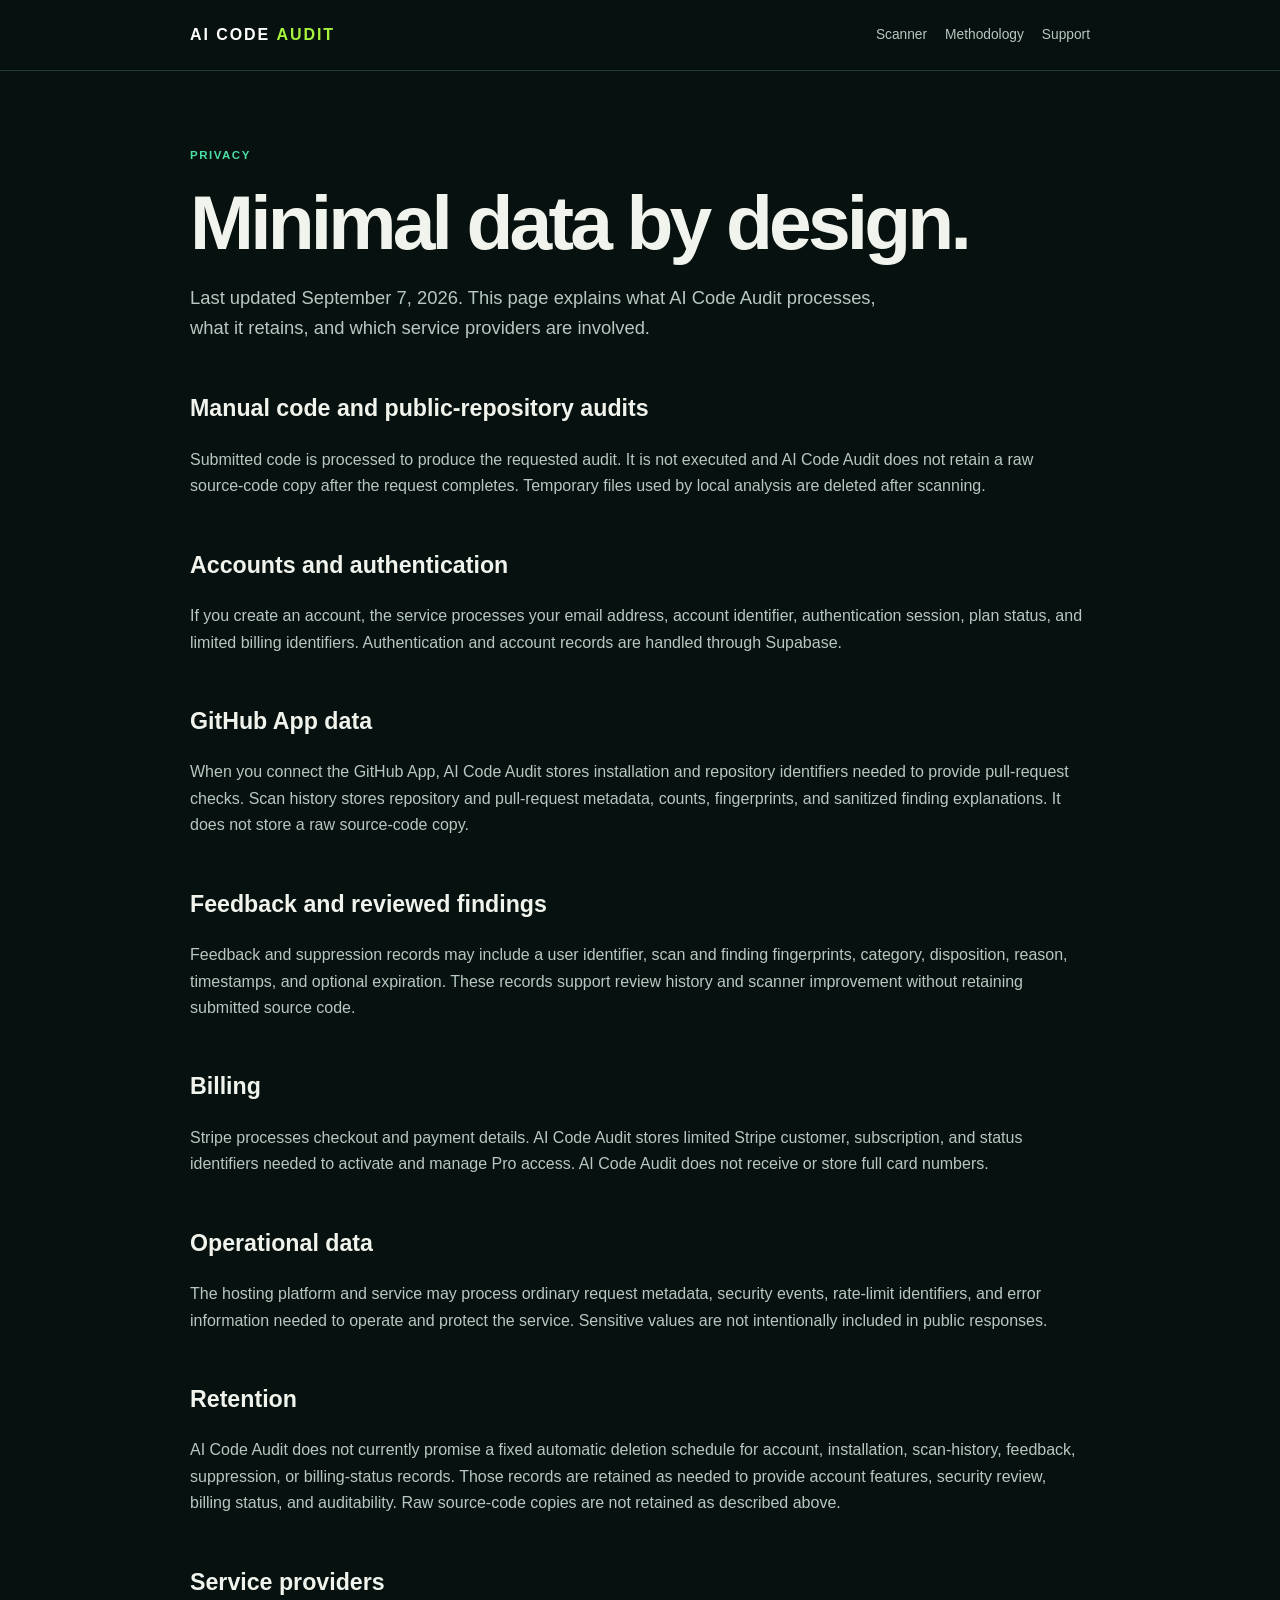
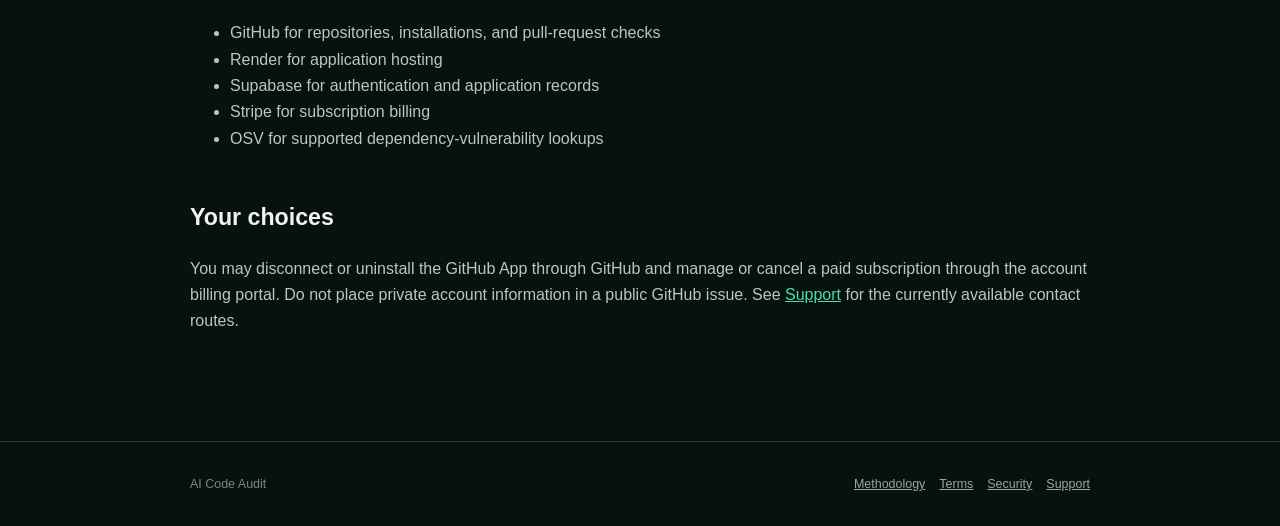
==== static/privacy.html @ 63c30480 "Prepare v20.1 launch readiness" ====
<!doctype html><html lang="en"><head><meta charset="utf-8"><meta name="viewport" content="width=device-width,initial-scale=1"><meta name="description" content="AI Code Audit privacy practices and data boundaries."><link rel="canonical" href="https://code-trust-check.onrender.com/privacy"><link rel="stylesheet" href="/static/info.css"><link rel="icon" href="/static/brand-mark.svg"><title>Privacy — AI Code Audit</title></head><body>
<header><a class="brand" href="/">AI CODE <b>AUDIT</b></a><nav><a href="/">Scanner</a><a href="/methodology">Methodology</a><a href="/support">Support</a></nav></header>
<main><span class="eyebrow">Privacy</span><h1>Minimal data by design.</h1><p class="lede">Last updated September 7, 2026. This page explains what AI Code Audit processes, what it retains, and which service providers are involved.</p>
<h2>Manual code and public-repository audits</h2><p>Submitted code is processed to produce the requested audit. It is not executed and AI Code Audit does not retain a raw source-code copy after the request completes. Temporary files used by local analysis are deleted after scanning.</p>
<h2>Accounts and authentication</h2><p>If you create an account, the service processes your email address, account identifier, authentication session, plan status, and limited billing identifiers. Authentication and account records are handled through Supabase.</p>
<h2>GitHub App data</h2><p>When you connect the GitHub App, AI Code Audit stores installation and repository identifiers needed to provide pull-request checks. Scan history stores repository and pull-request metadata, counts, fingerprints, and sanitized finding explanations. It does not store a raw source-code copy.</p>
<h2>Feedback and reviewed findings</h2><p>Feedback and suppression records may include a user identifier, scan and finding fingerprints, category, disposition, reason, timestamps, and optional expiration. These records support review history and scanner improvement without retaining submitted source code.</p>
<h2>Billing</h2><p>Stripe processes checkout and payment details. AI Code Audit stores limited Stripe customer, subscription, and status identifiers needed to activate and manage Pro access. AI Code Audit does not receive or store full card numbers.</p>
<h2>Operational data</h2><p>The hosting platform and service may process ordinary request metadata, security events, rate-limit identifiers, and error information needed to operate and protect the service. Sensitive values are not intentionally included in public responses.</p>
<h2>Retention</h2><p>AI Code Audit does not currently promise a fixed automatic deletion schedule for account, installation, scan-history, feedback, suppression, or billing-status records. Those records are retained as needed to provide account features, security review, billing status, and auditability. Raw source-code copies are not retained as described above.</p>
<h2>Service providers</h2><ul><li>GitHub for repositories, installations, and pull-request checks</li><li>Render for application hosting</li><li>Supabase for authentication and application records</li><li>Stripe for subscription billing</li><li>OSV for supported dependency-vulnerability lookups</li></ul>
<h2>Your choices</h2><p>You may disconnect or uninstall the GitHub App through GitHub and manage or cancel a paid subscription through the account billing portal. Do not place private account information in a public GitHub issue. See <a href="/support">Support</a> for the currently available contact routes.</p></main>
<footer><span>AI Code Audit</span><div class="links"><a href="/methodology">Methodology</a><a href="/terms">Terms</a><a href="/security">Security</a><a href="/support">Support</a></div></footer></body></html>
---- static/info.css ----
:root{--ink:#07110f;--panel:#0d1a17;--line:#263a35;--muted:#93a8a2;--paper:#f1f4ed;--acid:#a7f43c;--mint:#49dfa4;--red:#ff8b84;--amber:#ffd382}
*{box-sizing:border-box}body{margin:0;background:var(--ink);color:var(--paper);font-family:Arial,Helvetica,sans-serif;line-height:1.65}a{color:var(--mint)}header{border-bottom:1px solid var(--line);padding:22px max(24px,calc((100vw - 900px)/2));display:flex;justify-content:space-between;align-items:center}.brand{color:#fff;text-decoration:none;font-weight:800;letter-spacing:.12em}.brand b{color:var(--acid)}header nav{display:flex;gap:18px}header nav a{color:#b7c8c2;text-decoration:none;font-size:.86rem}main{width:min(900px,calc(100% - 40px));margin:0 auto;padding:70px 0 90px}.eyebrow{color:var(--mint);font-size:.72rem;font-weight:800;letter-spacing:.13em;text-transform:uppercase}h1{font-size:clamp(2.5rem,7vw,4.8rem);line-height:1;letter-spacing:-.05em;margin:16px 0 22px}h2{margin-top:46px;font-size:1.45rem}h3{margin-top:28px;font-size:1.05rem}p,li{color:#b7c8c2}.lede{font-size:1.15rem;max-width:720px}.notice{border:1px solid #315348;background:#0b1d18;border-radius:12px;padding:18px 20px;margin:28px 0}.notice strong{color:var(--acid)}table{width:100%;border-collapse:collapse;margin:24px 0;font-size:.92rem}th,td{border-bottom:1px solid var(--line);padding:13px 10px;text-align:left;vertical-align:top}th{color:var(--mint)}code{background:#14231f;padding:2px 5px;border-radius:4px}footer{border-top:1px solid var(--line);padding:32px max(24px,calc((100vw - 900px)/2));color:#718a82;font-size:.78rem;display:flex;gap:16px;justify-content:space-between;flex-wrap:wrap}.links{display:flex;gap:14px;flex-wrap:wrap}.links a{color:#93a8a2}@media(max-width:650px){header{align-items:flex-start;gap:18px}header nav{flex-wrap:wrap;justify-content:flex-end}main{padding-top:45px}table{font-size:.78rem}}
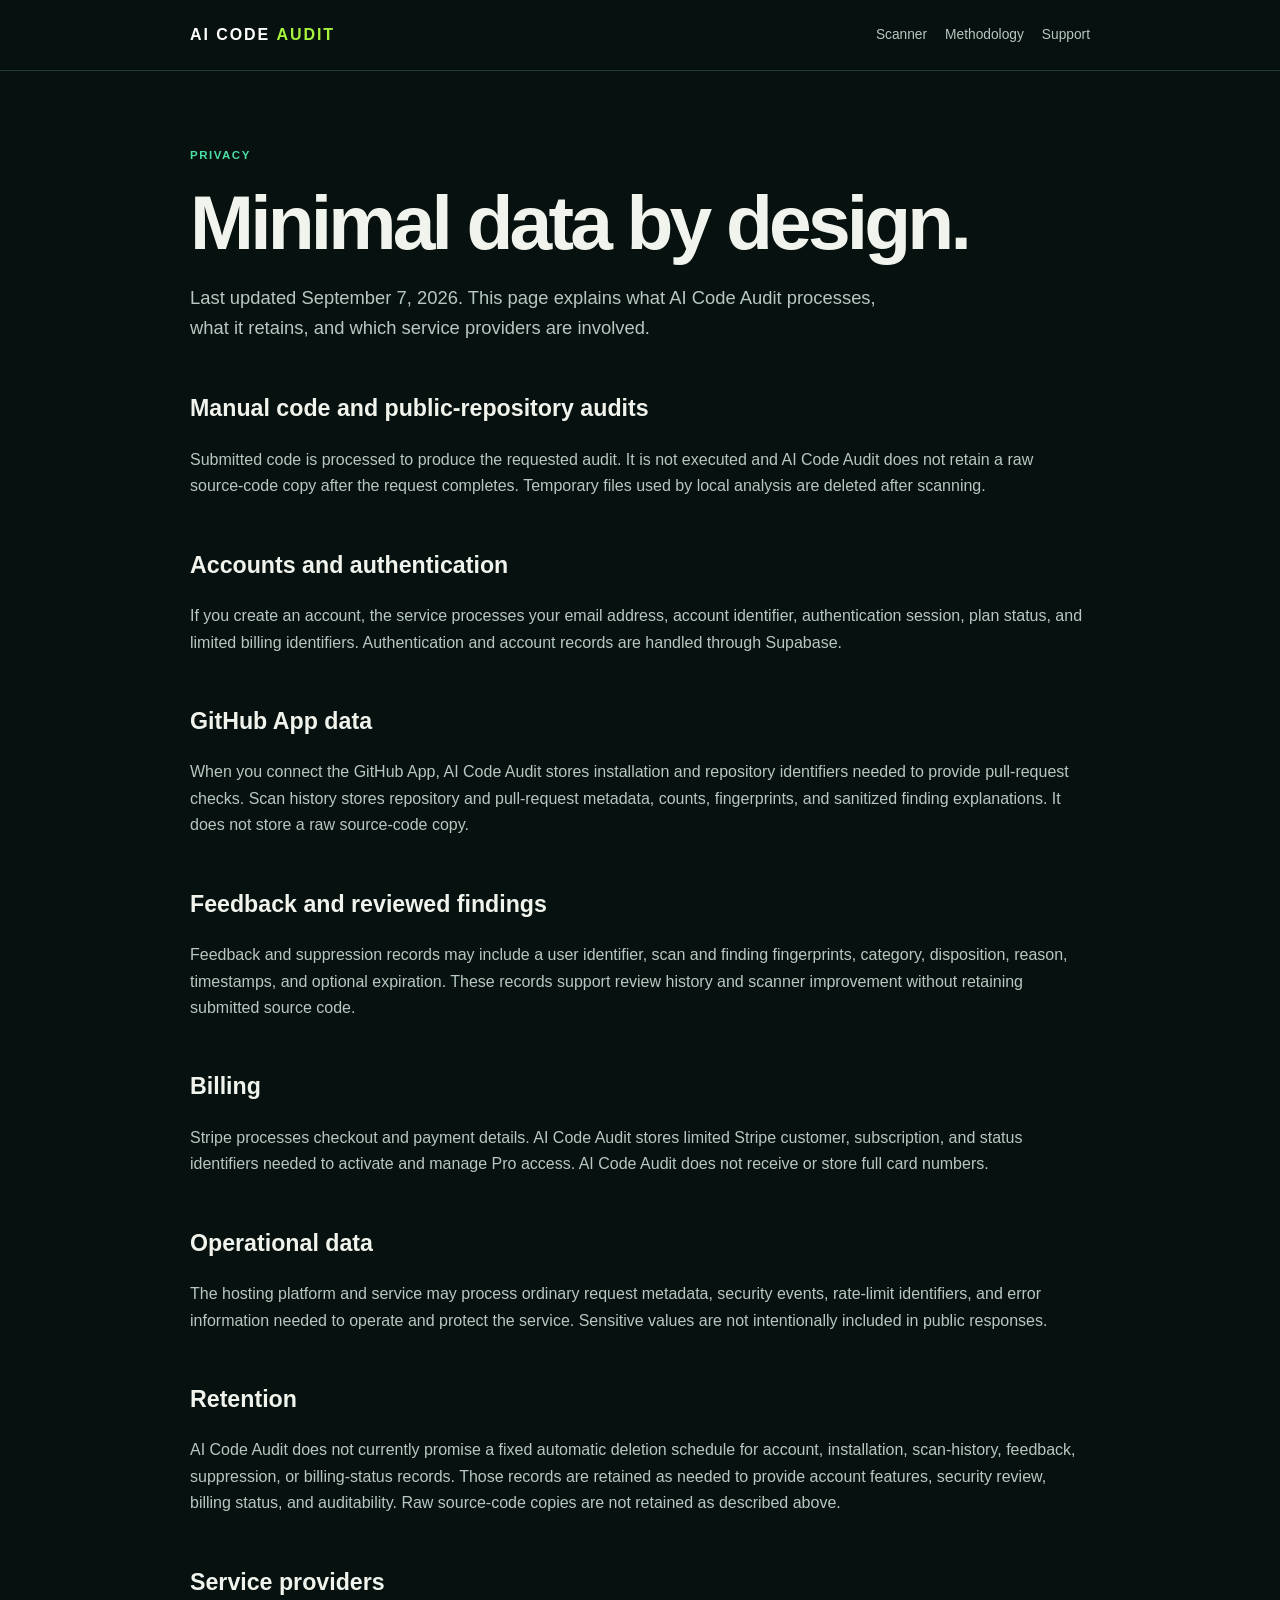
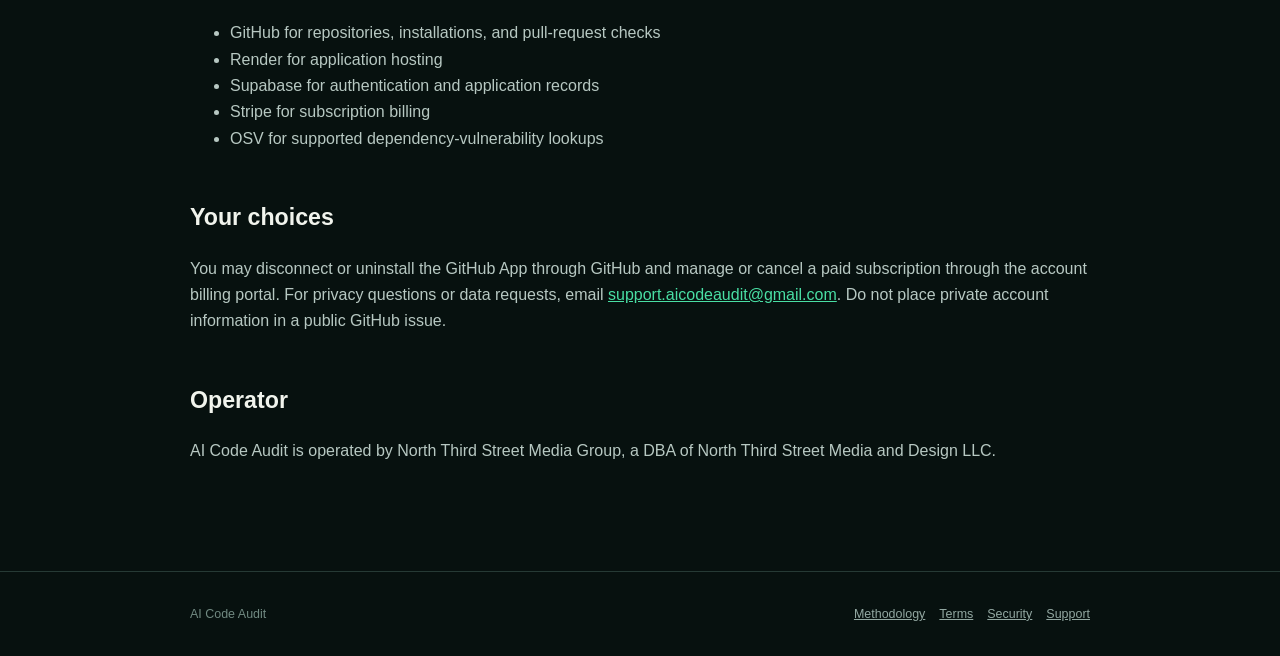
==== commit dc9b645a: "Publish operator contact and proprietary terms" ====
--- a/static/privacy.html
+++ b/static/privacy.html
@@ -9,5 +9,6 @@
 <h2>Operational data</h2><p>The hosting platform and service may process ordinary request metadata, security events, rate-limit identifiers, and error information needed to operate and protect the service. Sensitive values are not intentionally included in public responses.</p>
 <h2>Retention</h2><p>AI Code Audit does not currently promise a fixed automatic deletion schedule for account, installation, scan-history, feedback, suppression, or billing-status records. Those records are retained as needed to provide account features, security review, billing status, and auditability. Raw source-code copies are not retained as described above.</p>
 <h2>Service providers</h2><ul><li>GitHub for repositories, installations, and pull-request checks</li><li>Render for application hosting</li><li>Supabase for authentication and application records</li><li>Stripe for subscription billing</li><li>OSV for supported dependency-vulnerability lookups</li></ul>
-<h2>Your choices</h2><p>You may disconnect or uninstall the GitHub App through GitHub and manage or cancel a paid subscription through the account billing portal. Do not place private account information in a public GitHub issue. See <a href="/support">Support</a> for the currently available contact routes.</p></main>
+<h2>Your choices</h2><p>You may disconnect or uninstall the GitHub App through GitHub and manage or cancel a paid subscription through the account billing portal. For privacy questions or data requests, email <a href="mailto:support.aicodeaudit@gmail.com">support.aicodeaudit@gmail.com</a>. Do not place private account information in a public GitHub issue.</p>
+<h2>Operator</h2><p>AI Code Audit is operated by North Third Street Media Group, a DBA of North Third Street Media and Design LLC.</p></main>
 <footer><span>AI Code Audit</span><div class="links"><a href="/methodology">Methodology</a><a href="/terms">Terms</a><a href="/security">Security</a><a href="/support">Support</a></div></footer></body></html>
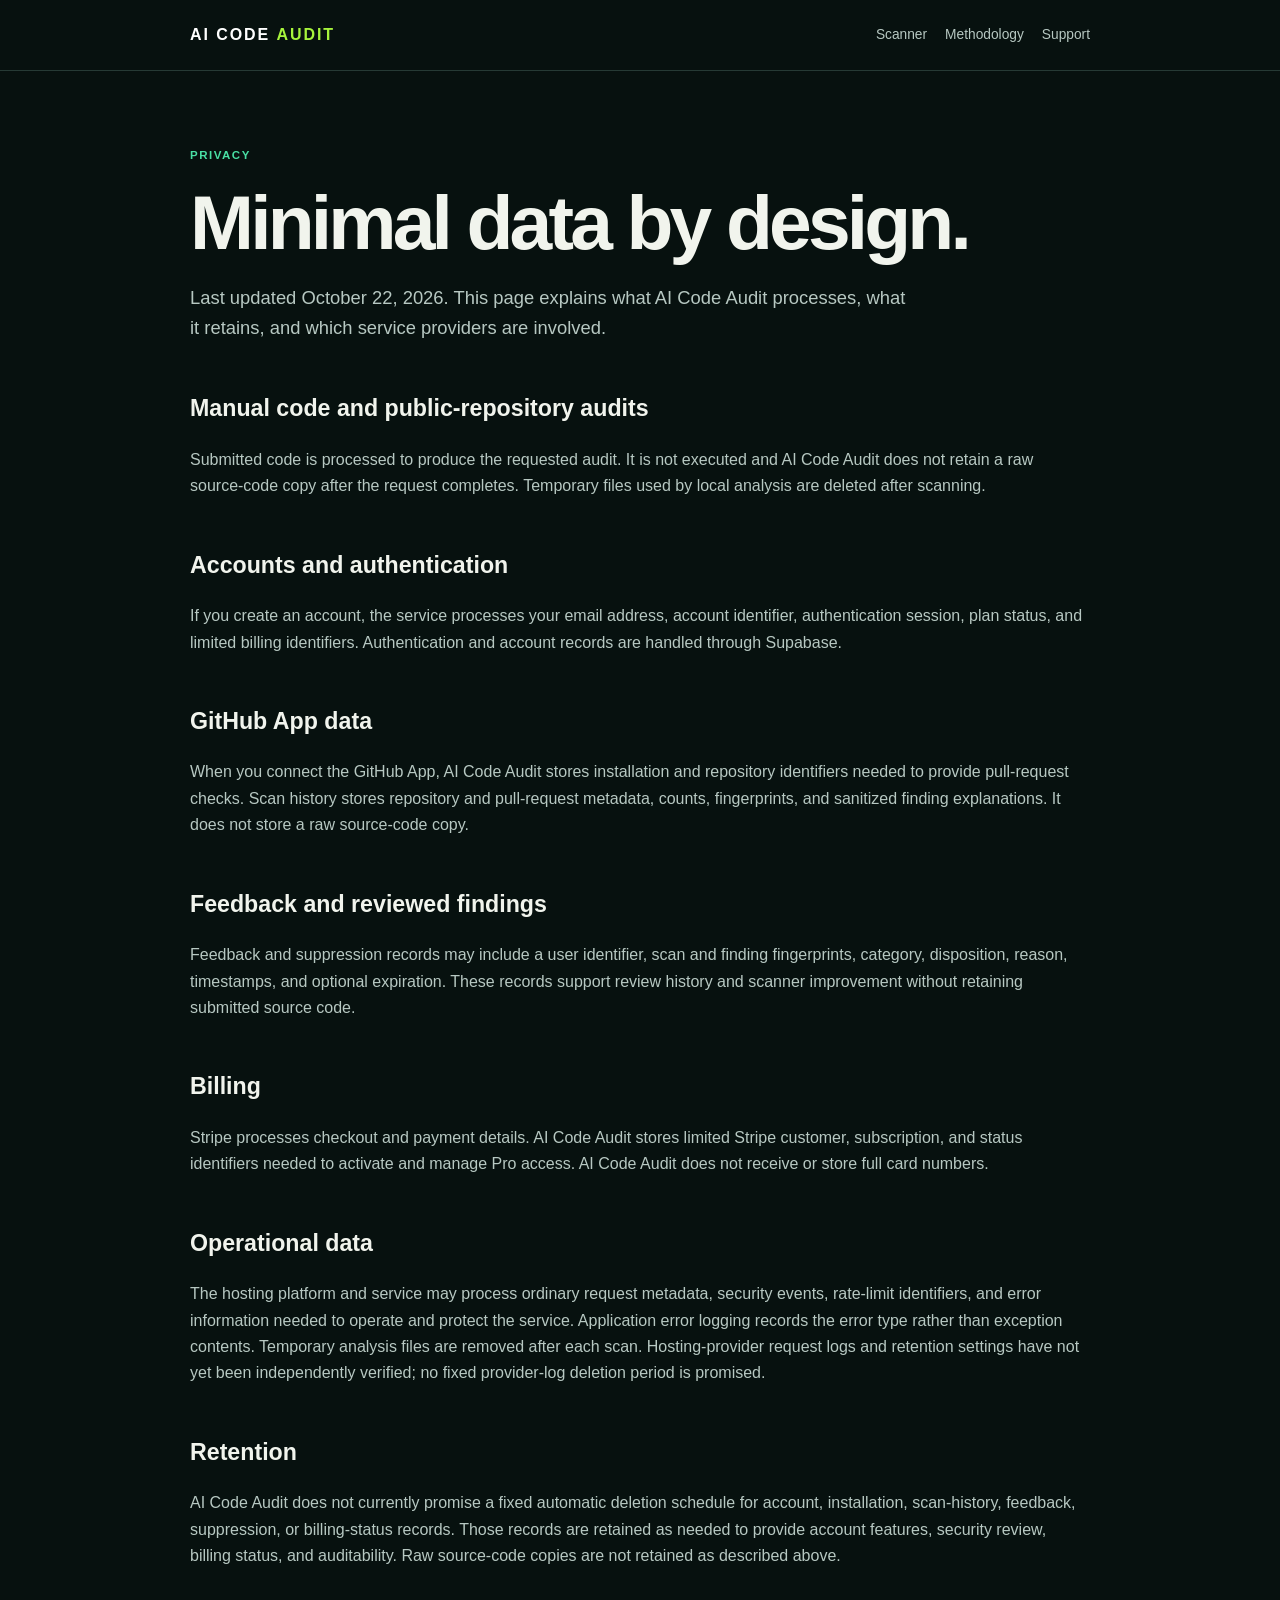
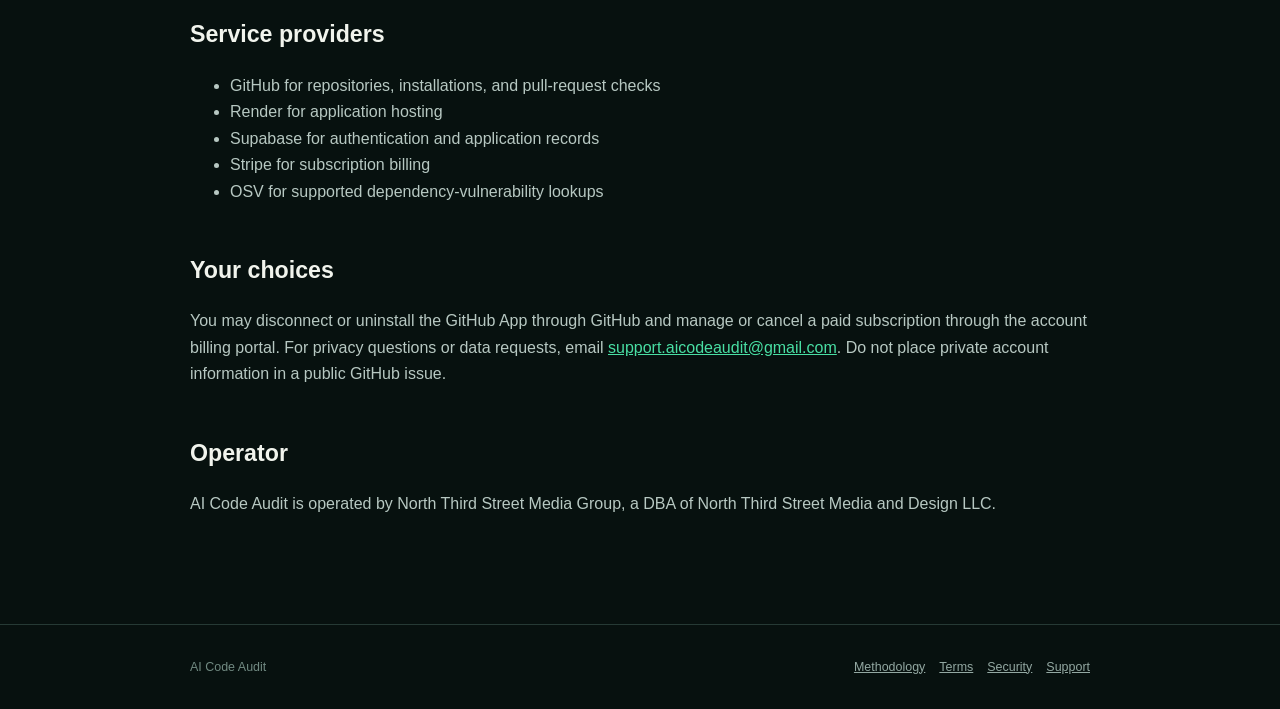
==== commit 6f9a48c7: "Validate meaningful scan coverage, include engine verdicts, and remove version-check latency" ====
--- a/static/privacy.html
+++ b/static/privacy.html
@@ -1,12 +1,12 @@
 <!doctype html><html lang="en"><head><meta charset="utf-8"><meta name="viewport" content="width=device-width,initial-scale=1"><meta name="description" content="AI Code Audit privacy practices and data boundaries."><link rel="canonical" href="https://code-trust-check.onrender.com/privacy"><link rel="stylesheet" href="/static/info.css"><link rel="icon" href="/static/brand-mark.svg"><title>Privacy — AI Code Audit</title></head><body>
 <header><a class="brand" href="/">AI CODE <b>AUDIT</b></a><nav><a href="/">Scanner</a><a href="/methodology">Methodology</a><a href="/support">Support</a></nav></header>
-<main><span class="eyebrow">Privacy</span><h1>Minimal data by design.</h1><p class="lede">Last updated September 7, 2026. This page explains what AI Code Audit processes, what it retains, and which service providers are involved.</p>
+<main><span class="eyebrow">Privacy</span><h1>Minimal data by design.</h1><p class="lede">Last updated October 22, 2026. This page explains what AI Code Audit processes, what it retains, and which service providers are involved.</p>
 <h2>Manual code and public-repository audits</h2><p>Submitted code is processed to produce the requested audit. It is not executed and AI Code Audit does not retain a raw source-code copy after the request completes. Temporary files used by local analysis are deleted after scanning.</p>
 <h2>Accounts and authentication</h2><p>If you create an account, the service processes your email address, account identifier, authentication session, plan status, and limited billing identifiers. Authentication and account records are handled through Supabase.</p>
 <h2>GitHub App data</h2><p>When you connect the GitHub App, AI Code Audit stores installation and repository identifiers needed to provide pull-request checks. Scan history stores repository and pull-request metadata, counts, fingerprints, and sanitized finding explanations. It does not store a raw source-code copy.</p>
 <h2>Feedback and reviewed findings</h2><p>Feedback and suppression records may include a user identifier, scan and finding fingerprints, category, disposition, reason, timestamps, and optional expiration. These records support review history and scanner improvement without retaining submitted source code.</p>
 <h2>Billing</h2><p>Stripe processes checkout and payment details. AI Code Audit stores limited Stripe customer, subscription, and status identifiers needed to activate and manage Pro access. AI Code Audit does not receive or store full card numbers.</p>
-<h2>Operational data</h2><p>The hosting platform and service may process ordinary request metadata, security events, rate-limit identifiers, and error information needed to operate and protect the service. Sensitive values are not intentionally included in public responses.</p>
+<h2>Operational data</h2><p>The hosting platform and service may process ordinary request metadata, security events, rate-limit identifiers, and error information needed to operate and protect the service. Application error logging records the error type rather than exception contents. Temporary analysis files are removed after each scan. Hosting-provider request logs and retention settings have not yet been independently verified; no fixed provider-log deletion period is promised.</p>
 <h2>Retention</h2><p>AI Code Audit does not currently promise a fixed automatic deletion schedule for account, installation, scan-history, feedback, suppression, or billing-status records. Those records are retained as needed to provide account features, security review, billing status, and auditability. Raw source-code copies are not retained as described above.</p>
 <h2>Service providers</h2><ul><li>GitHub for repositories, installations, and pull-request checks</li><li>Render for application hosting</li><li>Supabase for authentication and application records</li><li>Stripe for subscription billing</li><li>OSV for supported dependency-vulnerability lookups</li></ul>
 <h2>Your choices</h2><p>You may disconnect or uninstall the GitHub App through GitHub and manage or cancel a paid subscription through the account billing portal. For privacy questions or data requests, email <a href="mailto:support.aicodeaudit@gmail.com">support.aicodeaudit@gmail.com</a>. Do not place private account information in a public GitHub issue.</p>
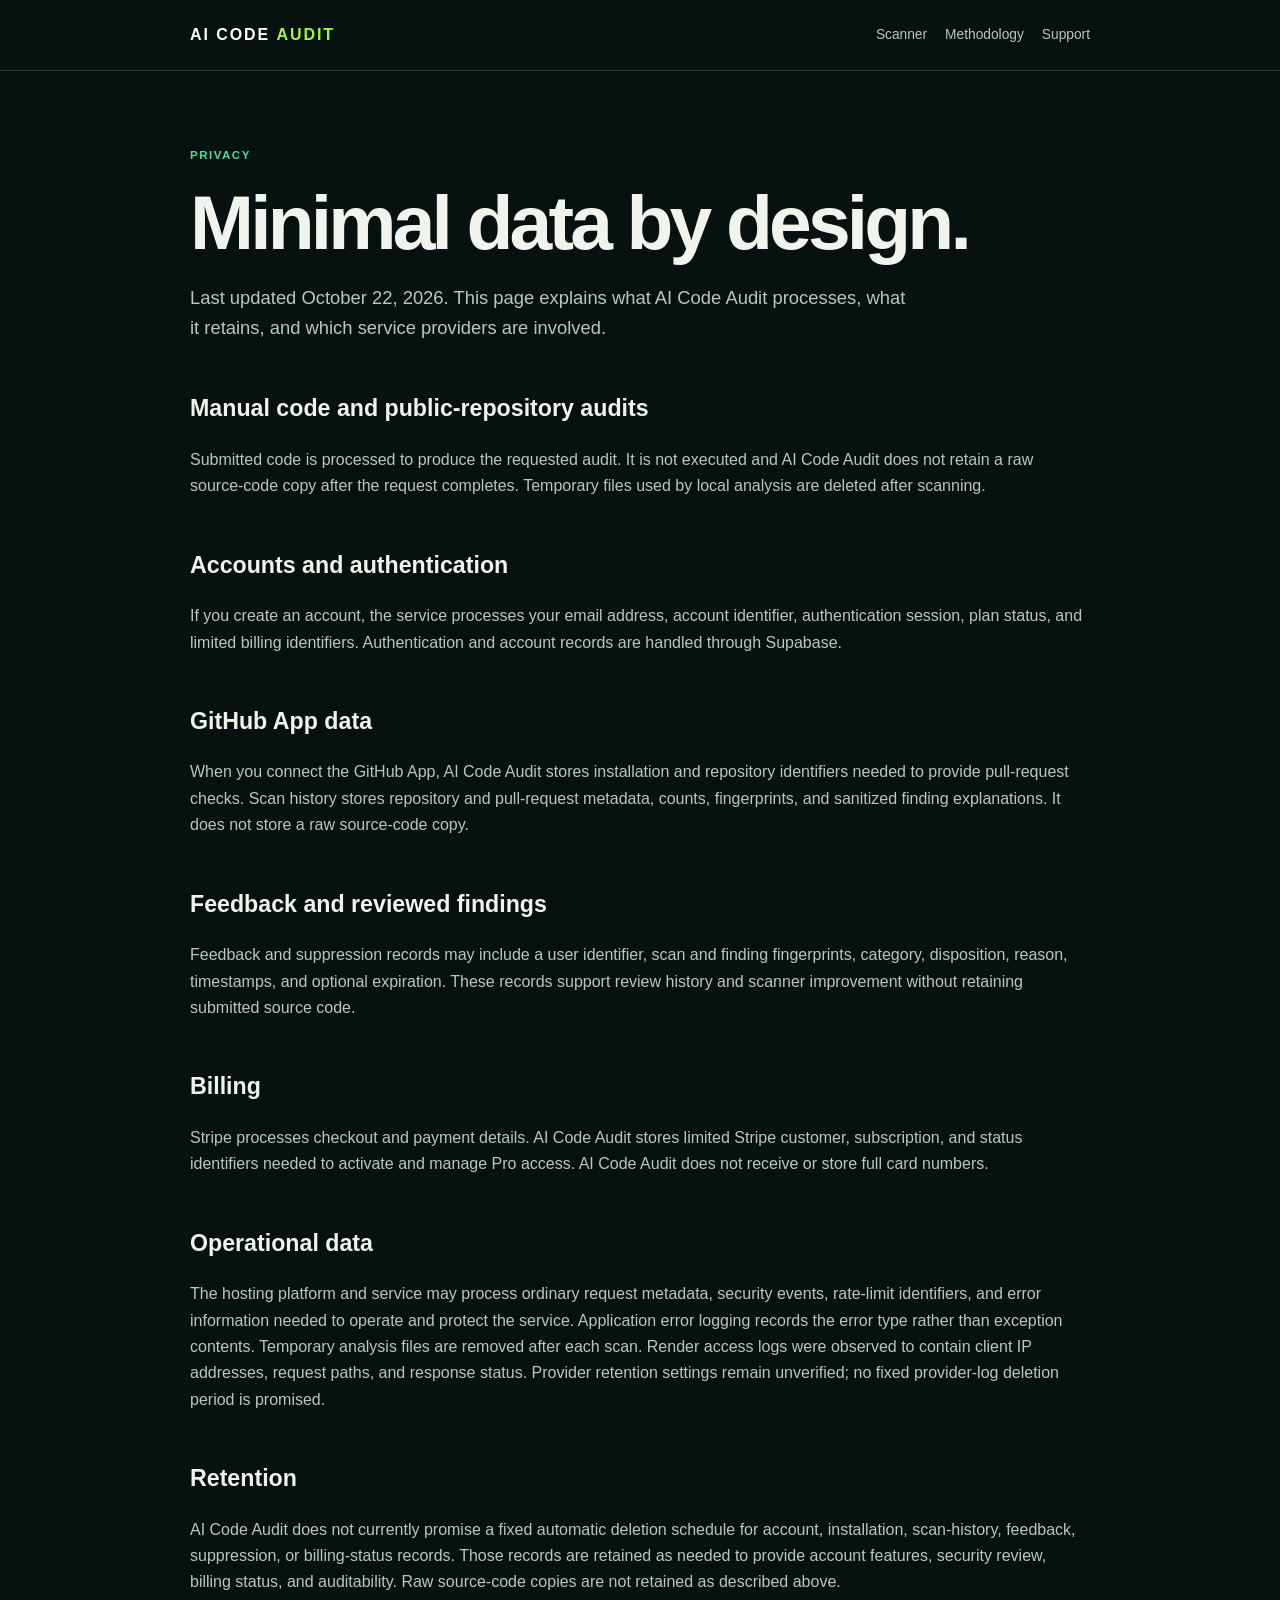
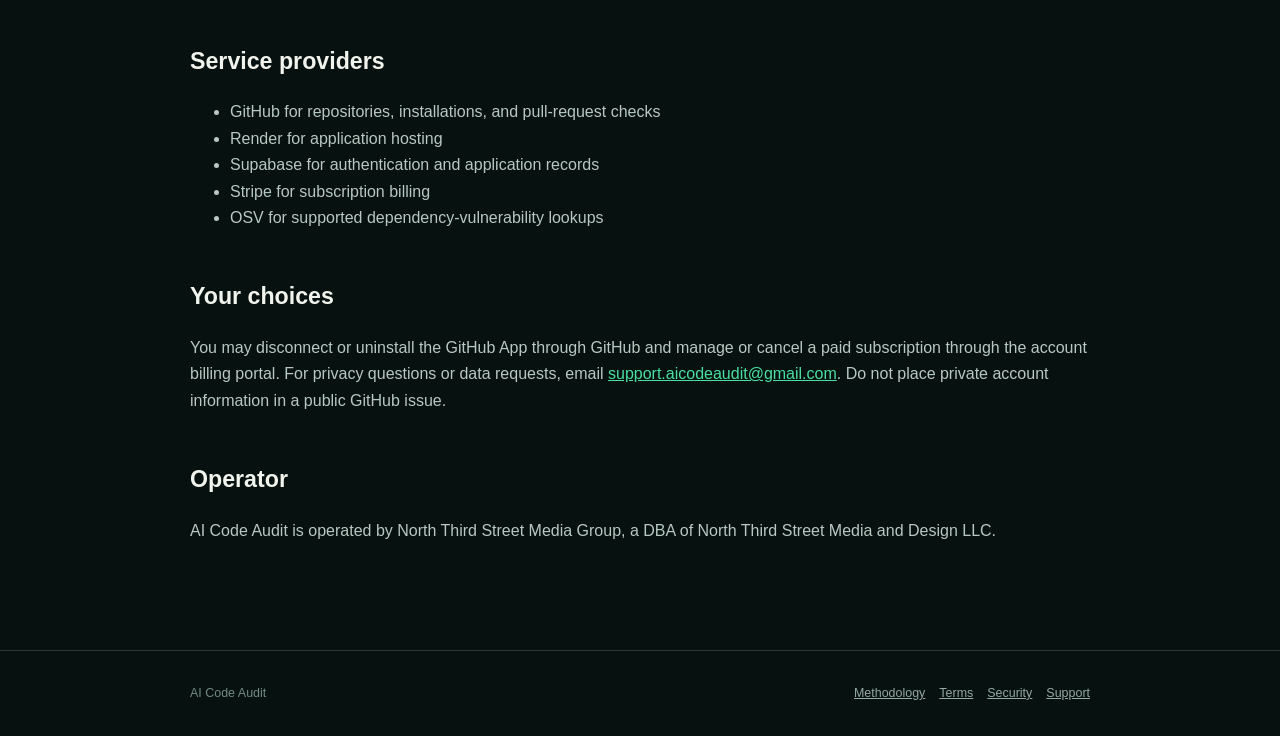
==== commit c15ad40a: "Distinguish credential-source notices from inline credential egress; preserve destination evidence" ====
--- a/static/privacy.html
+++ b/static/privacy.html
@@ -6,7 +6,7 @@
 <h2>GitHub App data</h2><p>When you connect the GitHub App, AI Code Audit stores installation and repository identifiers needed to provide pull-request checks. Scan history stores repository and pull-request metadata, counts, fingerprints, and sanitized finding explanations. It does not store a raw source-code copy.</p>
 <h2>Feedback and reviewed findings</h2><p>Feedback and suppression records may include a user identifier, scan and finding fingerprints, category, disposition, reason, timestamps, and optional expiration. These records support review history and scanner improvement without retaining submitted source code.</p>
 <h2>Billing</h2><p>Stripe processes checkout and payment details. AI Code Audit stores limited Stripe customer, subscription, and status identifiers needed to activate and manage Pro access. AI Code Audit does not receive or store full card numbers.</p>
-<h2>Operational data</h2><p>The hosting platform and service may process ordinary request metadata, security events, rate-limit identifiers, and error information needed to operate and protect the service. Application error logging records the error type rather than exception contents. Temporary analysis files are removed after each scan. Hosting-provider request logs and retention settings have not yet been independently verified; no fixed provider-log deletion period is promised.</p>
+<h2>Operational data</h2><p>The hosting platform and service may process ordinary request metadata, security events, rate-limit identifiers, and error information needed to operate and protect the service. Application error logging records the error type rather than exception contents. Temporary analysis files are removed after each scan. Render access logs were observed to contain client IP addresses, request paths, and response status. Provider retention settings remain unverified; no fixed provider-log deletion period is promised.</p>
 <h2>Retention</h2><p>AI Code Audit does not currently promise a fixed automatic deletion schedule for account, installation, scan-history, feedback, suppression, or billing-status records. Those records are retained as needed to provide account features, security review, billing status, and auditability. Raw source-code copies are not retained as described above.</p>
 <h2>Service providers</h2><ul><li>GitHub for repositories, installations, and pull-request checks</li><li>Render for application hosting</li><li>Supabase for authentication and application records</li><li>Stripe for subscription billing</li><li>OSV for supported dependency-vulnerability lookups</li></ul>
 <h2>Your choices</h2><p>You may disconnect or uninstall the GitHub App through GitHub and manage or cancel a paid subscription through the account billing portal. For privacy questions or data requests, email <a href="mailto:support.aicodeaudit@gmail.com">support.aicodeaudit@gmail.com</a>. Do not place private account information in a public GitHub issue.</p>
